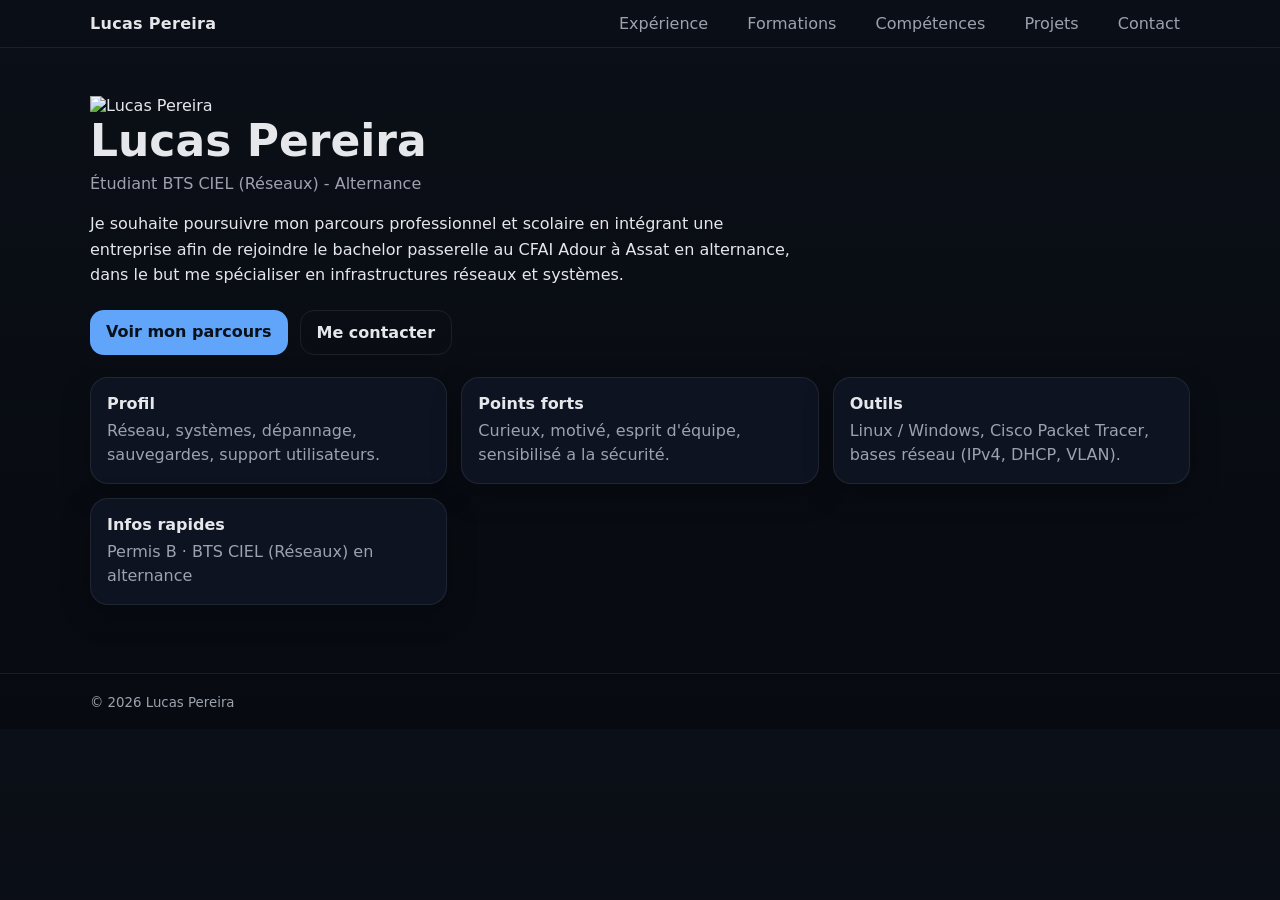
==== index.html @ 67f24b35 "Add files via upload" ====
<!doctype html>
<html lang="fr">
<head>
  <meta charset="utf-8" />
  <meta name="viewport" content="width=device-width, initial-scale=1" />
  <title>Lucas Pereira - CV</title>
  <link rel="stylesheet" href="css/style.css" />
  <script defer src="js/main.js"></script>
</head>
<body>



  <header class="site-header">
    <div class="container header-inner">
      <a class="brand" href="index.html">Lucas Pereira</a>
      <nav class="nav">
        <a href="experience.html">Expérience</a>
        <a href="formation.html">Formations</a>
        <a href="competences.html">Compétences</a>
        <a href="projets.html">Projets</a>
        <a href="contact.html">Contact</a>
      </nav>
    </div>
  </header>

  <main class="container">
    <section class="hero">
      
<div class="hero-title">
  <img src="assets/img/profile.jpg" alt="Lucas Pereira" class="hero-avatar">
  <h1>Lucas Pereira</h1>
</div>

      <p class="subtitle">Étudiant BTS CIEL (Réseaux) - Alternance</p>

      <p class="lead">
        Je souhaite poursuivre mon parcours professionnel et scolaire en intégrant une entreprise 
        afin de rejoindre le bachelor passerelle au CFAI Adour à Assat en alternance, dans le but me spécialiser en infrastructures réseaux et systèmes.
      </p>

      <div class="cta">
        <a class="btn" href="experience.html">Voir mon parcours</a>
        <a class="btn btn-ghost" href="contact.html">Me contacter</a>
      </div>

      <div class="quick-cards">
        
        <div class="card">
          <h3>Profil</h3>
          <p>Réseau, systèmes, dépannage, sauvegardes, support utilisateurs.</p>
        </div>
        <div class="card">
          <h3>Points forts</h3>
          <p>Curieux, motivé, esprit d'équipe, sensibilisé a la sécurité.</p>
        </div>
        <div class="card">
          <h3>Outils</h3>
          <p>Linux / Windows, Cisco Packet Tracer, bases réseau (IPv4, DHCP, VLAN).</p>
        </div>

        <div class="card">
          <h3>Infos rapides</h3>
          <p>Permis B · BTS CIEL (Réseaux) en alternance</p>
        </div>
      </div>
    </section>
  </main>

  <footer class="site-footer">
    <div class="container">
      <small>© 2026 Lucas Pereira</small>
    </div>
  </footer>
</body>
</html>
---- css/style.css ----
:root{
  --bg:#0b0f17;
  --panel:#111827;
  --text:#e5e7eb;
  --muted:#9ca3af;
  --accent:#60a5fa;
  --border:rgba(255,255,255,0.08);
}

*{ box-sizing:border-box; }

body{
  margin:0;
  font-family: system-ui, -apple-system, Segoe UI, Roboto, Arial, sans-serif;
  background: linear-gradient(180deg, var(--bg), #070a10);
  color:var(--text);
}

a{ color:inherit; text-decoration:none; }

.container{
  width:min(1100px, 92%);
  margin:0 auto;
}

.muted{ color: var(--muted); }
.is-hidden{ display: none; }

/* ===================================================== */
/* Header / Navigation */
/* ===================================================== */
.site-header{
  position:sticky;
  top:0;
  z-index:50;
  backdrop-filter: blur(10px);
  background: rgba(11,15,23,0.7);
  border-bottom: 1px solid var(--border);
}

.header-inner{
  display:flex;
  align-items:center;
  justify-content:space-between;
  padding:14px 0;
}

.brand{
  font-weight:700;
  letter-spacing:0.3px;
}

.nav a{
  margin-left:14px;
  padding:8px 10px;
  border-radius:10px;
  color:var(--muted);
}

.nav a:hover{
  background: rgba(255,255,255,0.06);
  color:var(--text);
}

.nav a.active{
  color: var(--text);
  background: rgba(255,255,255,0.06);
}

/* ===================================================== */
/* Home */
/* ===================================================== */
.hero{ padding:48px 0 28px; }
.hero h1{ font-size:44px; margin:0 0 8px; }
.subtitle{ margin:0 0 18px; color:var(--muted); }

.lead{
  max-width:720px;
  line-height:1.6;
  color:var(--text);
}

.cta{
  margin:22px 0 10px;
  display:flex;
  gap:12px;
  flex-wrap:wrap;
}

.btn{
  display:inline-block;
  padding:12px 16px;
  border-radius:14px;
  background: var(--accent);
  color:#081018;
  font-weight:650;
}

.btn:hover{ filter: brightness(1.05); }

.btn-ghost{
  background: transparent;
  border: 1px solid var(--border);
  color: var(--text);
}

.btn-ghost:hover{ background: rgba(255,255,255,0.06); }

.quick-cards{
  margin-top:22px;
  display:grid;
  grid-template-columns: repeat(3, 1fr);
  gap:14px;
}

/* ===================================================== */
/* Card (commun) */
/* ===================================================== */
.card{
  background: rgba(17,24,39,0.7);
  border:1px solid var(--border);
  border-radius:18px;
  padding:16px;
  box-shadow: 0 10px 30px rgba(0,0,0,0.25);
}

.card h3{ margin:0 0 6px; font-size:16px; }
.card p{ margin:0; color:var(--muted); line-height:1.5; }

/* ===================================================== */
/* Footer */
/* ===================================================== */
.site-footer{
  border-top: 1px solid var(--border);
  margin-top:40px;
  padding:18px 0;
  color:var(--muted);
}

/* ===================================================== */
/* Responsive global */
/* ===================================================== */
@media (max-width: 900px){
  .quick-cards{ grid-template-columns: 1fr; }
  .hero h1{ font-size:34px; }
}

/* ===================================================== */
/* Page header (titre pages) */
/* ===================================================== */
.page-head{ padding:26px 0 10px; }
.page-head h1{ margin:0 0 6px; font-size:30px; }

/* ===================================================== */
/* Experience : Timeline */
/* ===================================================== */
.timeline-wrap{
  margin-top:14px;
  border:1px solid var(--border);
  border-radius:18px;
  background: rgba(17,24,39,0.55);
  overflow:auto;
  cursor: grab;
  user-select:none;
  box-shadow: 0 10px 30px rgba(0,0,0,0.22);
}

.timeline-wrap.dragging{ cursor: grabbing; }

.timeline{
  position:relative;
  height: 320px;
  padding: 52px 36px 34px; /* + de place en haut pour les annees */
  min-width: 900px;
}

.tl-axis{
  position:absolute;
  left: 36px;
  right: 36px;
  top: 50%;
  height: 2px;
  background: rgba(255,255,255,0.12);
  border-radius: 999px;
  z-index: 1;
}

.tl-year-line{
  position:absolute;
  top: 52px;
  bottom: 34px;
  width: 1px;
  background: rgba(255,255,255,0.10);
  z-index: 2;
}

.tl-year{
  position:absolute;
  top: -4px;
  transform: translateX(-50%);
  font-size: 12px;
  color: var(--muted);
  z-index: 50;
  pointer-events: none;
  padding: 2px 6px;
  border-radius: 10px;
  background: rgba(11,15,23,0.75);
  backdrop-filter: blur(6px);
}

.tl-item{
  position:absolute !important;
  top: 50%;
  transform: translateY(-50%);
  background: transparent;
  border: 0;
  padding: 0;
  cursor: pointer;
  text-align:left;
  z-index: 5;
}

.tl-dot{
  position:absolute;
  left: 0;
  top: 50%;
  width: 12px;
  height: 12px;
  border-radius: 999px;
  background: rgba(96,165,250,0.95);
  box-shadow: 0 0 0 5px rgba(96,165,250,0.18);
  transform: translate(-50%, -50%);
  z-index: 20;
}

.tl-stem{
  position:absolute;
  left: 0;
  width: 2px;
  background: rgba(255,255,255,0.14);
  transform: translateX(-50%);
  z-index: 10;
}

.tl-card{
  position:absolute;
  left: 0;
  transform: translateX(-18px);
  width: var(--w, 320px);
  max-width: 760px;
  min-width: 240px;
  border-radius: 18px;
  background: rgba(255,255,255,0.05);
  border: 1px solid var(--border);
  padding: 10px 12px;
  box-shadow: 0 10px 25px rgba(0,0,0,0.20);
  z-index: 12;
}

.tl-item[data-side="up"] .tl-stem{ bottom: 50%; height: 56px; }
.tl-item[data-side="up"] .tl-card{ bottom: calc(50% + 56px); }

.tl-item[data-side="down"] .tl-stem{ top: 50%; height: 56px; }
.tl-item[data-side="down"] .tl-card{ top: calc(50% + 56px); }

.tl-title{ display:block; font-weight:700; font-size:13px; line-height:1.2; }
.tl-sub{ display:block; color: var(--muted); font-size:12px; margin-top:2px; }
.tl-date{ display:block; color: var(--muted); font-size:11px; margin-top:6px; }

.tl-item.selected .tl-card{
  border-color: rgba(96,165,250,0.55);
  box-shadow: 0 10px 28px rgba(0,0,0,0.28);
}

/* Details (experience) */
.details{ margin-top: 18px; }

#detailsExtra.is-hidden{ display:none; }

/* ===================================================== */
/* Tags (commun) */
/* ===================================================== */
.tags{
  display:flex;
  flex-wrap:wrap;
  gap:8px;
  margin-top:8px;
}

.tag{
  display:inline-flex;
  align-items:center;
  gap:8px;
  padding: 7px 10px;
  border-radius: 999px;
  border: 1px solid var(--border);
  background: rgba(255,255,255,0.05);
  color: var(--text);
  font-size: 13px;
}

/* ===================================================== */
/* Formation */
/* ===================================================== */
.edu-grid{
  margin-top: 14px;
  display: grid;
  grid-template-columns: 1fr 1fr;
  gap: 14px;
  align-items: start;
}

@media (max-width: 900px){
  .edu-grid{ grid-template-columns: 1fr; }
}

.edu-title{ margin: 0 0 10px; }

.edu-items{
  display: flex;
  flex-direction: column;
  gap: 10px;
}

.edu-item{
  width: 100%;
  border: 1px solid var(--border);
  background: rgba(255,255,255,0.04);
  border-radius: 16px;
  padding: 12px;
  cursor: pointer;
  color: var(--text);
  display: grid;
  grid-template-columns: 120px 1fr;
  gap: 12px;
  text-align: left;
}

.edu-item:hover{ background: rgba(255,255,255,0.06); }

.edu-item.selected{
  border-color: rgba(96,165,250,0.55);
  box-shadow: 0 10px 25px rgba(0,0,0,0.20);
}

.edu-years{ font-weight: 700; }

.edu-status{
  margin-top: 6px;
  display: inline-block;
  font-size: 12px;
  color: var(--muted);
  border: 1px solid var(--border);
  background: rgba(255,255,255,0.03);
  padding: 4px 8px;
  border-radius: 999px;
}

.edu-name{ font-weight: 700; }
.edu-school{ margin-top: 4px; }

/* ===================================================== */
/* Competences */
/* ===================================================== */
.filter-row{
  margin-top: 14px;
  display: flex;
  gap: 10px;
  flex-wrap: wrap;
  align-items: center;
}

.input{
  flex: 1;
  min-width: 240px;
  padding: 12px 14px;
  border-radius: 14px;
  border: 1px solid var(--border);
  background: rgba(255,255,255,0.04);
  color: var(--text);
  outline: none;
}

.input::placeholder{ color: rgba(229,231,235,0.55); }

.input:focus{
  border-color: rgba(96,165,250,0.55);
  box-shadow: 0 0 0 4px rgba(96,165,250,0.10);
}

.skills-grid{
  margin-top: 14px;
  display: grid;
  grid-template-columns: repeat(2, 1fr);
  gap: 14px;
  align-items: stretch;
}

@media (max-width: 900px){
  .skills-grid{ grid-template-columns: 1fr; }
}

.skill-card{ height: 100%; }

.skill-title{
  margin: 0 0 6px;
  font-size: 18px;
}

/* tags competences : grille 2 colonnes */
.skill-tags{
  margin-top: 10px;
  display: grid;
  grid-template-columns: repeat(2, minmax(0, 1fr));
  gap: 10px;
  align-items: start;
  grid-auto-rows: 44px;
  min-height: 160px;
}

@media (max-width: 900px){
  .skill-tags{ grid-template-columns: 1fr; }
}

/* case competence */
.skill-tags .tag{
  width: 100%;
  height: 44px;
  justify-content: space-between;
  padding: 10px 12px;
  border-radius: 14px;
  transition: transform .12s ease, background .12s ease, border-color .12s ease;
}

.skill-tags .tag:hover{
  transform: translateY(-1px);
  background: rgba(255,255,255,0.07);
  border-color: rgba(96,165,250,0.28);
}

/* texte coupe propre */
.skill-tags .tag-text{
  overflow: hidden;
  text-overflow: ellipsis;
  white-space: nowrap;
}

/* badge niveau */
.tag-badge{
  padding: 3px 8px;
  border-radius: 999px;
  font-size: 11px;
  font-weight: 700;
  text-transform: capitalize;
  border: 1px solid var(--border);
  background: rgba(255,255,255,0.06);
  color: var(--text);
}

.level-bases .tag-badge{
  background: rgba(255,255,255,0.06);
}

.level-moyen .tag-badge{
  border-color: rgba(96,165,250,0.45);
  background: rgba(96,165,250,0.12);
}

.level-expert .tag-badge{
  border-color: rgba(96,165,250,0.70);
  background: rgba(96,165,250,0.20);
}

/* ===================================================== */
/* Tooltip global (utilise par JS) */
/* ===================================================== */
.skill-tooltip{
  position: fixed;
  z-index: 99999;
  max-width: 420px;
  padding: 10px 12px;
  border-radius: 12px;
  background: #0b0f17;
  color: var(--text);
  border: 1px solid rgba(255,255,255,0.14);
  box-shadow: 0 12px 35px rgba(0,0,0,0.65);
  pointer-events: none;
  display: none;
  white-space: normal;
}

.skill-tooltip::before{
  content: "";
  position: absolute;
  width: 10px;
  height: 10px;
  background: #0b0f17;
  border-left: 1px solid rgba(255,255,255,0.14);
  border-top: 1px solid rgba(255,255,255,0.14);
  transform: rotate(45deg);
  top: -6px;
  left: 16px;
}

/* =============================== */
/* Timeline : correction couleurs */
/* =============================== */

.tl-card,
.tl-card * {
  color: var(--text);
}

.tl-sub,
.tl-date {
  color: var(--muted);
}

.level-avance .tag-badge{
  border-color: rgba(96,165,250,0.70);
  background: rgba(96,165,250,0.20);
}

/* Projets : bouton en bas de la carte */
.project-card{
  display:flex;
  flex-direction:column;
}
.project-card .cta{
  margin-top:auto;
}

/* ===================================================== */
/* Projets : media / code blocks (illustrations) */
/* ===================================================== */
.media-img{
  width: 100%;
  height: auto;
  display: block;
  margin-top: 10px;
  border-radius: 14px;
  border: 1px solid var(--border);
  background: rgba(0,0,0,0.20);
}

.codeblock{
  margin-top: 10px;
  padding: 12px 14px;
  border-radius: 14px;
  border: 1px solid var(--border);
  background: rgba(0,0,0,0.25);
  overflow: auto;
  font-family: ui-monospace, SFMono-Regular, Menlo, Monaco, Consolas, "Liberation Mono", "Courier New", monospace;
  font-size: 13px;
  line-height: 1.6;
  color: var(--text);
}
.codeblock code{ white-space: pre; }

/* =============================== */
/* Projets : cartes large (full)  */
/* =============================== */
.card-full{
  grid-column: 1 / -1;
}
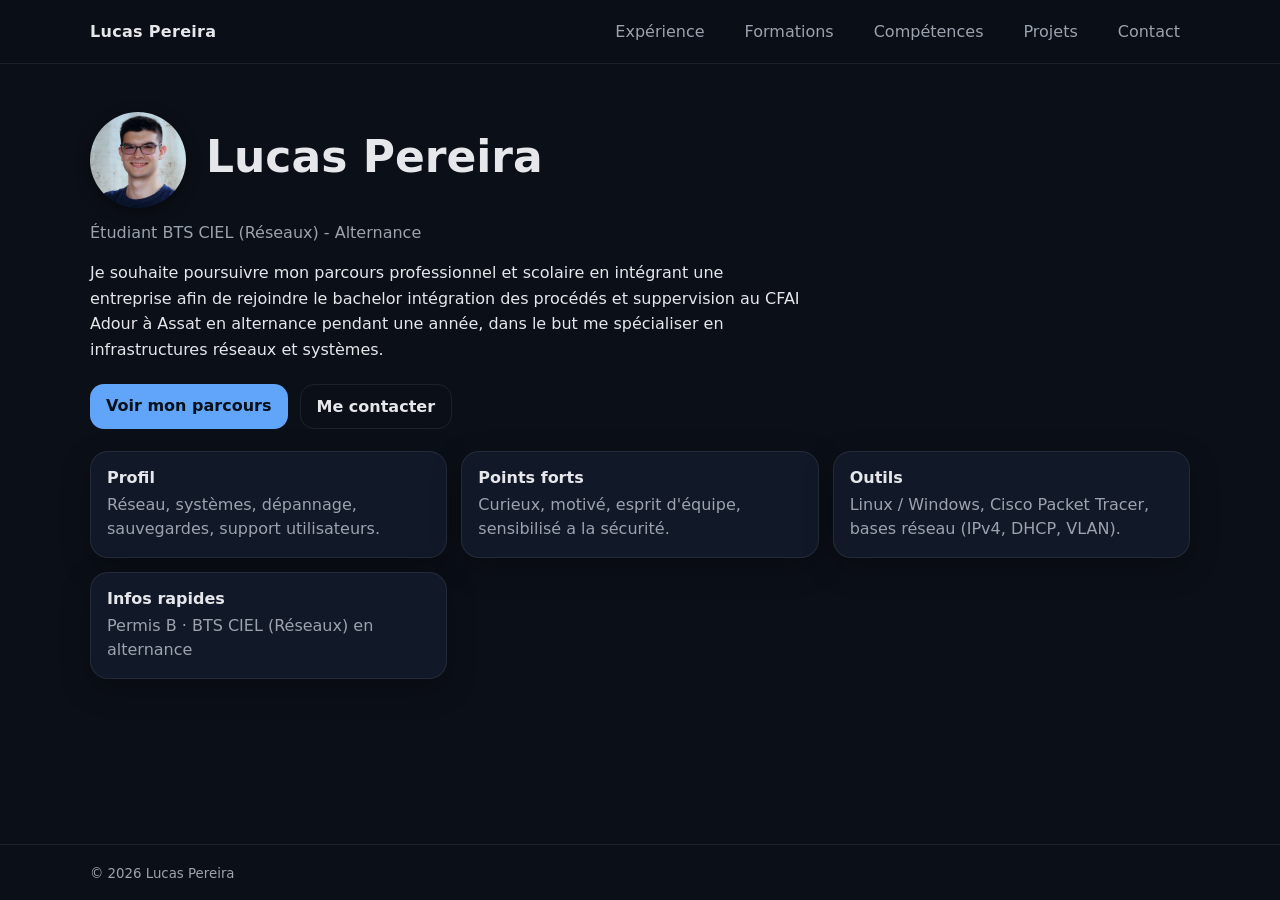
==== commit 5fb2c90c: "Add files via upload" ====
--- a/index.html
+++ b/index.html
@@ -1,5 +1,5 @@
 <!doctype html>
-<html lang="fr">
+<html data-theme="light" lang="fr">
 <head>
   <meta charset="utf-8" />
   <meta name="viewport" content="width=device-width, initial-scale=1" />
@@ -8,6 +8,7 @@
   <script defer src="js/main.js"></script>
 </head>
 <body>
+
 
 
 
@@ -36,7 +37,8 @@
 
       <p class="lead">
         Je souhaite poursuivre mon parcours professionnel et scolaire en intégrant une entreprise 
-        afin de rejoindre le bachelor passerelle au CFAI Adour à Assat en alternance, dans le but me spécialiser en infrastructures réseaux et systèmes.
+        afin de rejoindre le bachelor intégration des procédés et suppervision au CFAI Adour à Assat en alternance pendant une année,
+        dans le but me spécialiser en infrastructures réseaux et systèmes.
       </p>
 
       <div class="cta">
--- a/css/style.css
+++ b/css/style.css
@@ -1,565 +1,666 @@
-:root{
-  --bg:#0b0f17;
-  --panel:#111827;
-  --text:#e5e7eb;
-  --muted:#9ca3af;
-  --accent:#60a5fa;
-  --border:rgba(255,255,255,0.08);
-}
-
-*{ box-sizing:border-box; }
-
-body{
-  margin:0;
-  font-family: system-ui, -apple-system, Segoe UI, Roboto, Arial, sans-serif;
-  background: linear-gradient(180deg, var(--bg), #070a10);
-  color:var(--text);
-}
-
-a{ color:inherit; text-decoration:none; }
-
-.container{
-  width:min(1100px, 92%);
-  margin:0 auto;
-}
-
-.muted{ color: var(--muted); }
-.is-hidden{ display: none; }
-
-/* ===================================================== */
-/* Header / Navigation */
-/* ===================================================== */
-.site-header{
-  position:sticky;
-  top:0;
-  z-index:50;
-  backdrop-filter: blur(10px);
-  background: rgba(11,15,23,0.7);
-  border-bottom: 1px solid var(--border);
-}
-
-.header-inner{
-  display:flex;
-  align-items:center;
-  justify-content:space-between;
-  padding:14px 0;
-}
-
-.brand{
-  font-weight:700;
-  letter-spacing:0.3px;
-}
-
-.nav a{
-  margin-left:14px;
-  padding:8px 10px;
-  border-radius:10px;
-  color:var(--muted);
-}
-
-.nav a:hover{
-  background: rgba(255,255,255,0.06);
-  color:var(--text);
-}
-
-.nav a.active{
-  color: var(--text);
-  background: rgba(255,255,255,0.06);
-}
-
-/* ===================================================== */
-/* Home */
-/* ===================================================== */
-.hero{ padding:48px 0 28px; }
-.hero h1{ font-size:44px; margin:0 0 8px; }
-.subtitle{ margin:0 0 18px; color:var(--muted); }
-
-.lead{
-  max-width:720px;
-  line-height:1.6;
-  color:var(--text);
-}
-
-.cta{
-  margin:22px 0 10px;
-  display:flex;
-  gap:12px;
-  flex-wrap:wrap;
-}
-
-.btn{
-  display:inline-block;
-  padding:12px 16px;
-  border-radius:14px;
-  background: var(--accent);
-  color:#081018;
-  font-weight:650;
-}
-
-.btn:hover{ filter: brightness(1.05); }
-
-.btn-ghost{
-  background: transparent;
-  border: 1px solid var(--border);
-  color: var(--text);
-}
-
-.btn-ghost:hover{ background: rgba(255,255,255,0.06); }
-
-.quick-cards{
-  margin-top:22px;
-  display:grid;
-  grid-template-columns: repeat(3, 1fr);
-  gap:14px;
-}
-
-/* ===================================================== */
-/* Card (commun) */
-/* ===================================================== */
-.card{
-  background: rgba(17,24,39,0.7);
-  border:1px solid var(--border);
-  border-radius:18px;
-  padding:16px;
-  box-shadow: 0 10px 30px rgba(0,0,0,0.25);
-}
-
-.card h3{ margin:0 0 6px; font-size:16px; }
-.card p{ margin:0; color:var(--muted); line-height:1.5; }
-
-/* ===================================================== */
-/* Footer */
-/* ===================================================== */
-.site-footer{
-  border-top: 1px solid var(--border);
-  margin-top:40px;
-  padding:18px 0;
-  color:var(--muted);
-}
-
-/* ===================================================== */
-/* Responsive global */
-/* ===================================================== */
-@media (max-width: 900px){
-  .quick-cards{ grid-template-columns: 1fr; }
-  .hero h1{ font-size:34px; }
-}
-
-/* ===================================================== */
-/* Page header (titre pages) */
-/* ===================================================== */
-.page-head{ padding:26px 0 10px; }
-.page-head h1{ margin:0 0 6px; font-size:30px; }
-
-/* ===================================================== */
-/* Experience : Timeline */
-/* ===================================================== */
-.timeline-wrap{
-  margin-top:14px;
-  border:1px solid var(--border);
-  border-radius:18px;
-  background: rgba(17,24,39,0.55);
-  overflow:auto;
-  cursor: grab;
-  user-select:none;
-  box-shadow: 0 10px 30px rgba(0,0,0,0.22);
-}
-
-.timeline-wrap.dragging{ cursor: grabbing; }
-
-.timeline{
-  position:relative;
-  height: 320px;
-  padding: 52px 36px 34px; /* + de place en haut pour les annees */
-  min-width: 900px;
-}
-
-.tl-axis{
-  position:absolute;
-  left: 36px;
-  right: 36px;
-  top: 50%;
-  height: 2px;
-  background: rgba(255,255,255,0.12);
-  border-radius: 999px;
-  z-index: 1;
-}
-
-.tl-year-line{
-  position:absolute;
-  top: 52px;
-  bottom: 34px;
-  width: 1px;
-  background: rgba(255,255,255,0.10);
-  z-index: 2;
-}
-
-.tl-year{
-  position:absolute;
-  top: -4px;
-  transform: translateX(-50%);
-  font-size: 12px;
-  color: var(--muted);
-  z-index: 50;
-  pointer-events: none;
-  padding: 2px 6px;
-  border-radius: 10px;
-  background: rgba(11,15,23,0.75);
-  backdrop-filter: blur(6px);
-}
-
-.tl-item{
-  position:absolute !important;
-  top: 50%;
-  transform: translateY(-50%);
-  background: transparent;
-  border: 0;
-  padding: 0;
-  cursor: pointer;
-  text-align:left;
-  z-index: 5;
-}
-
-.tl-dot{
-  position:absolute;
-  left: 0;
-  top: 50%;
-  width: 12px;
-  height: 12px;
-  border-radius: 999px;
-  background: rgba(96,165,250,0.95);
-  box-shadow: 0 0 0 5px rgba(96,165,250,0.18);
-  transform: translate(-50%, -50%);
-  z-index: 20;
-}
-
-.tl-stem{
-  position:absolute;
-  left: 0;
-  width: 2px;
-  background: rgba(255,255,255,0.14);
-  transform: translateX(-50%);
-  z-index: 10;
-}
-
-.tl-card{
-  position:absolute;
-  left: 0;
-  transform: translateX(-18px);
-  width: var(--w, 320px);
-  max-width: 760px;
-  min-width: 240px;
-  border-radius: 18px;
-  background: rgba(255,255,255,0.05);
-  border: 1px solid var(--border);
-  padding: 10px 12px;
-  box-shadow: 0 10px 25px rgba(0,0,0,0.20);
-  z-index: 12;
-}
-
-.tl-item[data-side="up"] .tl-stem{ bottom: 50%; height: 56px; }
-.tl-item[data-side="up"] .tl-card{ bottom: calc(50% + 56px); }
-
-.tl-item[data-side="down"] .tl-stem{ top: 50%; height: 56px; }
-.tl-item[data-side="down"] .tl-card{ top: calc(50% + 56px); }
-
-.tl-title{ display:block; font-weight:700; font-size:13px; line-height:1.2; }
-.tl-sub{ display:block; color: var(--muted); font-size:12px; margin-top:2px; }
-.tl-date{ display:block; color: var(--muted); font-size:11px; margin-top:6px; }
-
-.tl-item.selected .tl-card{
-  border-color: rgba(96,165,250,0.55);
-  box-shadow: 0 10px 28px rgba(0,0,0,0.28);
-}
-
-/* Details (experience) */
-.details{ margin-top: 18px; }
-
-#detailsExtra.is-hidden{ display:none; }
-
-/* ===================================================== */
-/* Tags (commun) */
-/* ===================================================== */
-.tags{
-  display:flex;
-  flex-wrap:wrap;
-  gap:8px;
-  margin-top:8px;
-}
-
-.tag{
-  display:inline-flex;
-  align-items:center;
-  gap:8px;
-  padding: 7px 10px;
-  border-radius: 999px;
-  border: 1px solid var(--border);
-  background: rgba(255,255,255,0.05);
-  color: var(--text);
-  font-size: 13px;
-}
-
-/* ===================================================== */
-/* Formation */
-/* ===================================================== */
-.edu-grid{
-  margin-top: 14px;
-  display: grid;
-  grid-template-columns: 1fr 1fr;
-  gap: 14px;
-  align-items: start;
-}
-
-@media (max-width: 900px){
-  .edu-grid{ grid-template-columns: 1fr; }
-}
-
-.edu-title{ margin: 0 0 10px; }
-
-.edu-items{
-  display: flex;
-  flex-direction: column;
-  gap: 10px;
-}
-
-.edu-item{
-  width: 100%;
-  border: 1px solid var(--border);
-  background: rgba(255,255,255,0.04);
-  border-radius: 16px;
-  padding: 12px;
-  cursor: pointer;
-  color: var(--text);
-  display: grid;
-  grid-template-columns: 120px 1fr;
-  gap: 12px;
-  text-align: left;
-}
-
-.edu-item:hover{ background: rgba(255,255,255,0.06); }
-
-.edu-item.selected{
-  border-color: rgba(96,165,250,0.55);
-  box-shadow: 0 10px 25px rgba(0,0,0,0.20);
-}
-
-.edu-years{ font-weight: 700; }
-
-.edu-status{
-  margin-top: 6px;
-  display: inline-block;
-  font-size: 12px;
-  color: var(--muted);
-  border: 1px solid var(--border);
-  background: rgba(255,255,255,0.03);
-  padding: 4px 8px;
-  border-radius: 999px;
-}
-
-.edu-name{ font-weight: 700; }
-.edu-school{ margin-top: 4px; }
-
-/* ===================================================== */
-/* Competences */
-/* ===================================================== */
-.filter-row{
-  margin-top: 14px;
-  display: flex;
-  gap: 10px;
-  flex-wrap: wrap;
-  align-items: center;
-}
-
-.input{
-  flex: 1;
-  min-width: 240px;
-  padding: 12px 14px;
-  border-radius: 14px;
-  border: 1px solid var(--border);
-  background: rgba(255,255,255,0.04);
-  color: var(--text);
-  outline: none;
-}
-
-.input::placeholder{ color: rgba(229,231,235,0.55); }
-
-.input:focus{
-  border-color: rgba(96,165,250,0.55);
-  box-shadow: 0 0 0 4px rgba(96,165,250,0.10);
-}
-
-.skills-grid{
-  margin-top: 14px;
-  display: grid;
-  grid-template-columns: repeat(2, 1fr);
-  gap: 14px;
-  align-items: stretch;
-}
-
-@media (max-width: 900px){
-  .skills-grid{ grid-template-columns: 1fr; }
-}
-
-.skill-card{ height: 100%; }
-
-.skill-title{
-  margin: 0 0 6px;
-  font-size: 18px;
-}
-
-/* tags competences : grille 2 colonnes */
-.skill-tags{
-  margin-top: 10px;
-  display: grid;
-  grid-template-columns: repeat(2, minmax(0, 1fr));
-  gap: 10px;
-  align-items: start;
-  grid-auto-rows: 44px;
-  min-height: 160px;
-}
-
-@media (max-width: 900px){
-  .skill-tags{ grid-template-columns: 1fr; }
-}
-
-/* case competence */
-.skill-tags .tag{
-  width: 100%;
-  height: 44px;
-  justify-content: space-between;
-  padding: 10px 12px;
-  border-radius: 14px;
-  transition: transform .12s ease, background .12s ease, border-color .12s ease;
-}
-
-.skill-tags .tag:hover{
-  transform: translateY(-1px);
-  background: rgba(255,255,255,0.07);
-  border-color: rgba(96,165,250,0.28);
-}
-
-/* texte coupe propre */
-.skill-tags .tag-text{
-  overflow: hidden;
-  text-overflow: ellipsis;
-  white-space: nowrap;
-}
-
-/* badge niveau */
-.tag-badge{
-  padding: 3px 8px;
-  border-radius: 999px;
-  font-size: 11px;
-  font-weight: 700;
-  text-transform: capitalize;
-  border: 1px solid var(--border);
-  background: rgba(255,255,255,0.06);
-  color: var(--text);
-}
-
-.level-bases .tag-badge{
-  background: rgba(255,255,255,0.06);
-}
-
-.level-moyen .tag-badge{
-  border-color: rgba(96,165,250,0.45);
-  background: rgba(96,165,250,0.12);
-}
-
-.level-expert .tag-badge{
-  border-color: rgba(96,165,250,0.70);
-  background: rgba(96,165,250,0.20);
-}
-
-/* ===================================================== */
-/* Tooltip global (utilise par JS) */
-/* ===================================================== */
-.skill-tooltip{
-  position: fixed;
-  z-index: 99999;
-  max-width: 420px;
-  padding: 10px 12px;
-  border-radius: 12px;
-  background: #0b0f17;
-  color: var(--text);
-  border: 1px solid rgba(255,255,255,0.14);
-  box-shadow: 0 12px 35px rgba(0,0,0,0.65);
-  pointer-events: none;
-  display: none;
-  white-space: normal;
-}
-
-.skill-tooltip::before{
-  content: "";
-  position: absolute;
-  width: 10px;
-  height: 10px;
-  background: #0b0f17;
-  border-left: 1px solid rgba(255,255,255,0.14);
-  border-top: 1px solid rgba(255,255,255,0.14);
-  transform: rotate(45deg);
-  top: -6px;
-  left: 16px;
-}
-
-/* =============================== */
-/* Timeline : correction couleurs */
-/* =============================== */
-
-.tl-card,
-.tl-card * {
-  color: var(--text);
-}
-
-.tl-sub,
-.tl-date {
-  color: var(--muted);
-}
-
-.level-avance .tag-badge{
-  border-color: rgba(96,165,250,0.70);
-  background: rgba(96,165,250,0.20);
-}
-
-/* Projets : bouton en bas de la carte */
-.project-card{
-  display:flex;
-  flex-direction:column;
-}
-.project-card .cta{
-  margin-top:auto;
-}
-
-/* ===================================================== */
-/* Projets : media / code blocks (illustrations) */
-/* ===================================================== */
-.media-img{
-  width: 100%;
-  height: auto;
-  display: block;
-  margin-top: 10px;
-  border-radius: 14px;
-  border: 1px solid var(--border);
-  background: rgba(0,0,0,0.20);
-}
-
-.codeblock{
-  margin-top: 10px;
-  padding: 12px 14px;
-  border-radius: 14px;
-  border: 1px solid var(--border);
-  background: rgba(0,0,0,0.25);
-  overflow: auto;
-  font-family: ui-monospace, SFMono-Regular, Menlo, Monaco, Consolas, "Liberation Mono", "Courier New", monospace;
-  font-size: 13px;
-  line-height: 1.6;
-  color: var(--text);
-}
-.codeblock code{ white-space: pre; }
-
-/* =============================== */
-/* Projets : cartes large (full)  */
-/* =============================== */
-.card-full{
-  grid-column: 1 / -1;
-}+:root{
+  --bg:#0b0f17;
+  --panel:#111827;
+  --text:#e5e7eb;
+  --muted:#9ca3af;
+  --accent:#60a5fa;
+  --border:rgba(255,255,255,0.08);
+}
+
+*{ box-sizing:border-box; }
+img{max-width:100%;height:auto;display:block;}
+
+
+html{
+  background: var(--bg);
+}
+
+body{
+  margin:0;
+  font-family: system-ui, -apple-system, Segoe UI, Roboto, Arial, sans-serif;
+  background: var(--bg);
+  color:var(--text);
+  min-height: 100vh;
+  padding-bottom: 56px;
+}
+
+a{ color:inherit; text-decoration:none; }
+
+.container{
+  width:min(1100px, 92%);
+  margin:0 auto;
+}
+
+.muted{ color: var(--muted); }
+.is-hidden{ display: none; }
+
+.site-header{
+  position:sticky;
+  top:0;
+  z-index:50;
+  backdrop-filter: blur(10px);
+  background: rgba(11,15,23,0.7);
+  border-bottom: 1px solid var(--border);
+}
+
+.header-inner{
+  display:flex;
+  align-items:center;
+  justify-content:space-between;
+  padding:14px 0;
+}
+
+.brand{
+  font-weight:700;
+  letter-spacing:0.3px;
+}
+
+.nav a{
+  margin-left:14px;
+  padding:8px 10px;
+  border-radius:10px;
+  color:var(--muted);
+}
+
+.nav a:hover{
+  background: rgba(255,255,255,0.06);
+  color:var(--text);
+}
+
+.nav a.active{
+  color: var(--text);
+  background: rgba(255,255,255,0.06);
+}
+
+.hero{ padding:48px 0 28px; }
+.hero h1{ font-size:44px; margin:0 0 8px; }
+.subtitle{ margin:0 0 18px; color:var(--muted); }
+
+.lead{
+  max-width:720px;
+  line-height:1.6;
+  color:var(--text);
+}
+
+.cta{
+  margin:22px 0 10px;
+  display:flex;
+  gap:12px;
+  flex-wrap:wrap;
+}
+
+.btn{
+  display:inline-block;
+  padding:12px 16px;
+  border-radius:14px;
+  background: var(--accent);
+  color:#081018;
+  font-weight:650;
+}
+
+.btn:hover{ filter: brightness(1.05); }
+
+.btn-ghost{
+  background: transparent;
+  border: 1px solid var(--border);
+  color: var(--text);
+}
+
+.btn-ghost:hover{ background: rgba(255,255,255,0.06); }
+
+.quick-cards{
+  margin-top:22px;
+  display:grid;
+  grid-template-columns: repeat(3, 1fr);
+  gap:14px;
+}
+
+.card{
+  background: var(--panel);
+  border:1px solid var(--border);
+  border-radius:18px;
+  padding:16px;
+  box-shadow: 0 10px 30px rgba(0,0,0,0.25);
+}
+
+.card h3{ margin:0 0 6px; font-size:16px; }
+.card p{ margin:0; color:var(--muted); line-height:1.5; }
+
+.site-footer{
+  position: fixed;
+  left: 0;
+  right: 0;
+  bottom: 0;
+  height: 56px;
+  display: flex;
+  align-items: center;
+  background: var(--bg);
+  border-top: 1px solid var(--border);
+  margin-top: 0;
+  padding: 0;
+  color: var(--muted);
+}
+
+@media (max-width: 900px){
+  .quick-cards{ grid-template-columns: 1fr; }
+  .hero h1{ font-size:34px; }
+}
+
+.page-head{ padding:26px 0 10px; }
+.page-head h1{ margin:0 0 6px; font-size:30px; }
+
+.timeline-wrap{
+  margin-top:14px;
+  border:1px solid var(--border);
+  border-radius:18px;
+  background: var(--panel);
+  overflow:auto;
+  cursor: grab;
+  user-select:none;
+  box-shadow: 0 10px 30px rgba(0,0,0,0.22);
+}
+
+.timeline-wrap.dragging{ cursor: grabbing; }
+
+.timeline{
+  position:relative;
+  height: 320px;
+  padding: 52px 36px 34px;
+  min-width: 900px;
+}
+
+.tl-axis{
+  position:absolute;
+  left: 36px;
+  right: 36px;
+  top: 50%;
+  height: 2px;
+  background: rgba(255,255,255,0.12);
+  border-radius: 999px;
+  z-index: 1;
+}
+
+.tl-year-line{
+  position:absolute;
+  top: 52px;
+  bottom: 34px;
+  width: 1px;
+  background: rgba(255,255,255,0.10);
+  z-index: 2;
+}
+
+.tl-year{
+  position:absolute;
+  top: -4px;
+  transform: translateX(-50%);
+  font-size: 12px;
+  color: var(--muted);
+  z-index: 50;
+  pointer-events: none;
+  padding: 2px 6px;
+  border-radius: 10px;
+  background: rgba(11,15,23,0.75);
+  backdrop-filter: blur(6px);
+}
+
+.tl-item{
+  position:absolute !important;
+  top: 50%;
+  transform: translateY(-50%);
+  background: transparent;
+  border: 0;
+  padding: 0;
+  cursor: pointer;
+  text-align:left;
+  z-index: 5;
+}
+
+.tl-dot{
+  position:absolute;
+  left: 0;
+  top: 50%;
+  width: 12px;
+  height: 12px;
+  border-radius: 999px;
+  background: rgba(96,165,250,0.95);
+  box-shadow: 0 0 0 5px rgba(96,165,250,0.18);
+  transform: translate(-50%, -50%);
+  z-index: 20;
+}
+
+.tl-stem{
+  position:absolute;
+  left: 0;
+  width: 2px;
+  background: rgba(255,255,255,0.14);
+  transform: translateX(-50%);
+  z-index: 10;
+}
+
+.tl-card{
+  position:absolute;
+  left: 0;
+  transform: translateX(-18px);
+  width: var(--w, 320px);
+  max-width: 760px;
+  min-width: 240px;
+  border-radius: 18px;
+  background: var(--panel);
+  border: 1px solid var(--border);
+  padding: 10px 12px;
+  box-shadow: 0 10px 25px rgba(0,0,0,0.20);
+  z-index: 12;
+}
+
+.tl-item[data-side="up"] .tl-stem{ bottom: 50%; height: 56px; }
+.tl-item[data-side="up"] .tl-card{ bottom: calc(50% + 56px); }
+
+.tl-item[data-side="down"] .tl-stem{ top: 50%; height: 56px; }
+.tl-item[data-side="down"] .tl-card{ top: calc(50% + 56px); }
+
+.tl-title{ display:block; font-weight:700; font-size:13px; line-height:1.2; }
+.tl-sub{ display:block; color: var(--muted); font-size:12px; margin-top:2px; }
+.tl-date{ display:block; color: var(--muted); font-size:11px; margin-top:6px; }
+
+.tl-item.selected .tl-card{
+  border-color: rgba(96,165,250,0.55);
+  box-shadow: 0 10px 28px rgba(0,0,0,0.28);
+}
+
+.details{ margin-top: 18px; }
+
+#detailsExtra.is-hidden{ display:none; }
+
+.tags{
+  display:flex;
+  flex-wrap:wrap;
+  gap:8px;
+  margin-top:8px;
+}
+
+.tag{
+  display:inline-flex;
+  align-items:center;
+  gap:8px;
+  padding: 7px 10px;
+  border-radius: 999px;
+  border: 1px solid var(--border);
+  background: rgba(255,255,255,0.05);
+  color: var(--text);
+  font-size: 13px;
+}
+
+.edu-grid{
+  margin-top: 14px;
+  display: grid;
+  grid-template-columns: 1fr 1fr;
+  gap: 14px;
+  align-items: start;
+}
+
+@media (max-width: 900px){
+  .edu-grid{ grid-template-columns: 1fr; }
+}
+
+.edu-title{ margin: 0 0 10px; }
+
+.edu-items{
+  display: flex;
+  flex-direction: column;
+  gap: 10px;
+}
+
+.edu-item{
+  width: 100%;
+  border: 1px solid var(--border);
+  background: rgba(255,255,255,0.04);
+  border-radius: 16px;
+  padding: 12px;
+  cursor: pointer;
+  color: var(--text);
+  display: grid;
+  grid-template-columns: 120px 1fr;
+  gap: 12px;
+  text-align: left;
+}
+
+.edu-item:hover{ background: rgba(255,255,255,0.06); }
+
+.edu-item.selected{
+  border-color: rgba(96,165,250,0.55);
+  box-shadow: 0 10px 25px rgba(0,0,0,0.20);
+}
+
+.edu-years{ font-weight: 700; }
+
+.edu-status{
+  margin-top: 6px;
+  display: inline-block;
+  font-size: 12px;
+  color: var(--muted);
+  border: 1px solid var(--border);
+  background: rgba(255,255,255,0.03);
+  padding: 4px 8px;
+  border-radius: 999px;
+}
+
+.edu-name{ font-weight: 700; }
+.edu-school{ margin-top: 4px; }
+
+.filter-row{
+  margin-top: 14px;
+  display: flex;
+  gap: 10px;
+  flex-wrap: wrap;
+  align-items: center;
+}
+
+.input{
+  flex: 1;
+  min-width: 240px;
+  padding: 12px 14px;
+  border-radius: 14px;
+  border: 1px solid var(--border);
+  background: rgba(255,255,255,0.04);
+  color: var(--text);
+  outline: none;
+}
+
+.input::placeholder{ color: rgba(229,231,235,0.55); }
+
+.input:focus{
+  border-color: rgba(96,165,250,0.55);
+  box-shadow: 0 0 0 4px rgba(96,165,250,0.10);
+}
+
+.skills-grid{
+  margin-top: 14px;
+  display: grid;
+  grid-template-columns: repeat(2, 1fr);
+  gap: 14px;
+  align-items: stretch;
+}
+
+@media (max-width: 900px){
+  .skills-grid{ grid-template-columns: 1fr; }
+}
+
+.skill-card{ height: 100%; }
+
+.skill-title{
+  margin: 0 0 6px;
+  font-size: 18px;
+}
+
+.skill-tags{
+  margin-top: 10px;
+  display: grid;
+  grid-template-columns: repeat(2, minmax(0, 1fr));
+  gap: 10px;
+  align-items: start;
+  grid-auto-rows: 44px;
+  min-height: 160px;
+}
+
+@media (max-width: 900px){
+  .skill-tags{ grid-template-columns: 1fr; }
+}
+
+.skill-tags .tag{
+  width: 100%;
+  height: 44px;
+  justify-content: space-between;
+  padding: 10px 12px;
+  border-radius: 14px;
+  transition: transform .12s ease, background .12s ease, border-color .12s ease;
+}
+
+.skill-tags .tag:hover{
+  transform: translateY(-1px);
+  background: rgba(255,255,255,0.07);
+  border-color: rgba(96,165,250,0.28);
+}
+
+.skill-tags .tag-text{
+  overflow: hidden;
+  text-overflow: ellipsis;
+  white-space: nowrap;
+}
+
+.tag-badge{
+  padding: 3px 8px;
+  border-radius: 999px;
+  font-size: 11px;
+  font-weight: 700;
+  text-transform: capitalize;
+  border: 1px solid var(--border);
+  background: rgba(255,255,255,0.06);
+  color: var(--text);
+}
+
+.level-bases .tag-badge{
+  background: rgba(255,255,255,0.06);
+}
+
+.level-moyen .tag-badge{
+  border-color: rgba(96,165,250,0.45);
+  background: rgba(96,165,250,0.12);
+}
+
+.level-expert .tag-badge{
+  border-color: rgba(96,165,250,0.70);
+  background: rgba(96,165,250,0.20);
+}
+
+.skill-tooltip{
+  position: fixed;
+  z-index: 99999;
+  max-width: 420px;
+  padding: 10px 12px;
+  border-radius: 12px;
+  background: #0b0f17;
+  color: var(--text);
+  border: 1px solid rgba(255,255,255,0.14);
+  box-shadow: 0 12px 35px rgba(0,0,0,0.65);
+  pointer-events: none;
+  display: none;
+  white-space: normal;
+}
+
+.skill-tooltip::before{
+  content: "";
+  position: absolute;
+  width: 10px;
+  height: 10px;
+  background: #0b0f17;
+  border-left: 1px solid rgba(255,255,255,0.14);
+  border-top: none;
+  transform: rotate(45deg);
+  top: -6px;
+  left: 16px;
+}
+
+.tl-card,
+.tl-card * {
+  color: var(--text);
+}
+
+.tl-sub,
+.tl-date {
+  color: var(--muted);
+}
+
+.level-avance .tag-badge{
+  border-color: rgba(96,165,250,0.70);
+  background: rgba(96,165,250,0.20);
+}
+
+.project-card{
+  display:flex;
+  flex-direction:column;
+}
+.project-card .cta{
+  margin-top:auto;
+}
+
+.media-img{
+  width: 100%;
+  height: auto;
+  display: block;
+  margin-top: 10px;
+  border-radius: 14px;
+  border: 1px solid var(--border);
+  background: rgba(0,0,0,0.20);
+}
+
+.codeblock{
+  margin-top: 10px;
+  padding: 12px 14px;
+  border-radius: 14px;
+  border: 1px solid var(--border);
+  background: rgba(0,0,0,0.25);
+  overflow: auto;
+  font-family: ui-monospace, SFMono-Regular, Menlo, Monaco, Consolas, "Liberation Mono", "Courier New", monospace;
+  font-size: 13px;
+  line-height: 1.6;
+  color: var(--text);
+}
+.codeblock code{ white-space: pre; }
+
+.card-full{
+  grid-column: 1 / -1;
+}
+
+.nav{
+  display:flex;
+  align-items:center;
+  flex-wrap:wrap;
+  justify-content:flex-end;
+  gap:6px;
+}
+
+@media (max-width: 760px){
+  .header-inner{
+    flex-direction: column;
+    align-items: flex-start;
+    gap: 10px;
+    padding: 12px 0;
+  }
+  .nav{
+    width:100%;
+    justify-content:flex-start;
+  }
+  .nav a{
+    margin-left:0;
+    padding:8px 10px;
+    font-size:14px;
+  }
+}
+
+@media (max-width: 520px){
+  .container{ width:min(1100px, 92%); }
+  .hero{ padding: 34px 0 18px; }
+  .hero h1{ font-size: 28px; }
+  .page-head h1{ font-size: 24px; }
+  .btn{ width:100%; text-align:center; }
+}
+
+@media (max-width: 760px){
+  .timeline{ min-width: 760px; height: 290px; padding: 48px 26px 26px; }
+  .tl-card{ width: var(--w, 280px); min-width: 220px; }
+}
+
+@media (max-width: 520px){
+  .timeline{ min-width: 640px; height: 270px; padding: 44px 22px 22px; }
+  .tl-dot{ width: 10px; height: 10px; box-shadow: 0 0 0 4px rgba(96,165,250,0.18); }
+  .tl-card{ width: var(--w, 260px); min-width: 210px; }
+  .tl-title{ font-size: 13px; }
+  .tl-sub{ font-size: 12px; }
+}
+
+@media (max-width: 520px){
+  .edu-item{ grid-template-columns: 1fr; }
+  .edu-years{ font-size: 13px; }
+  .edu-status{ margin-top: 4px; }
+}
+
+@media (max-width: 520px){
+  .skill-tags{ grid-auto-rows: auto; min-height: 0; }
+  .tag{ white-space: normal; }
+}
+
+/* Profile photo reduced */
+.profile-photo.small {
+  max-width: 120px;
+  margin: 20px auto 10px auto;
+}
+.profile-photo.small img {
+  width: 120px;
+  height: 120px;
+  object-fit: cover;
+  border-radius: 50%;
+  box-shadow: 0 4px 15px rgba(0,0,0,0.4);
+}
+
+/* Photo next to name */
+.name-photo {
+  display: inline-block;
+  vertical-align: middle;
+  margin-left: 20px;
+}
+.name-photo img {
+  width: 96px;
+  height: 96px;
+  border-radius: 50%;
+  object-fit: cover;
+  box-shadow: 0 4px 15px rgba(0,0,0,0.4);
+}
+
+@media (max-width: 768px) {
+  .name-photo {
+    display: block;
+    margin: 15px 0 0 0;
+  }
+}
+
+/* Hero name + photo aligned left */
+.hero-title {
+  display: flex;
+  align-items: center;
+  gap: 20px;
+  margin-bottom: 15px;
+}
+
+.hero-avatar {
+  width: 96px;
+  height: 96px;
+  border-radius: 50%;
+  object-fit: cover;
+  box-shadow: 0 4px 15px rgba(0,0,0,0.4);
+}
+
+@media (max-width: 768px) {
+  .hero-title {
+    flex-direction: row;
+  }
+}
+
+/* FINAL strong reduction for technical screenshots */
+.tech-screenshot,
+.section img,
+.project img {
+  max-width: 40%;
+  max-height: 220px;
+  object-fit: contain;
+  display: block;
+  margin: 12px auto;
+}
+
+@media (max-width: 768px) {
+  .tech-screenshot,
+  .section img,
+  .project img {
+    max-width: 90%;
+    max-height: none;
+  }
+}
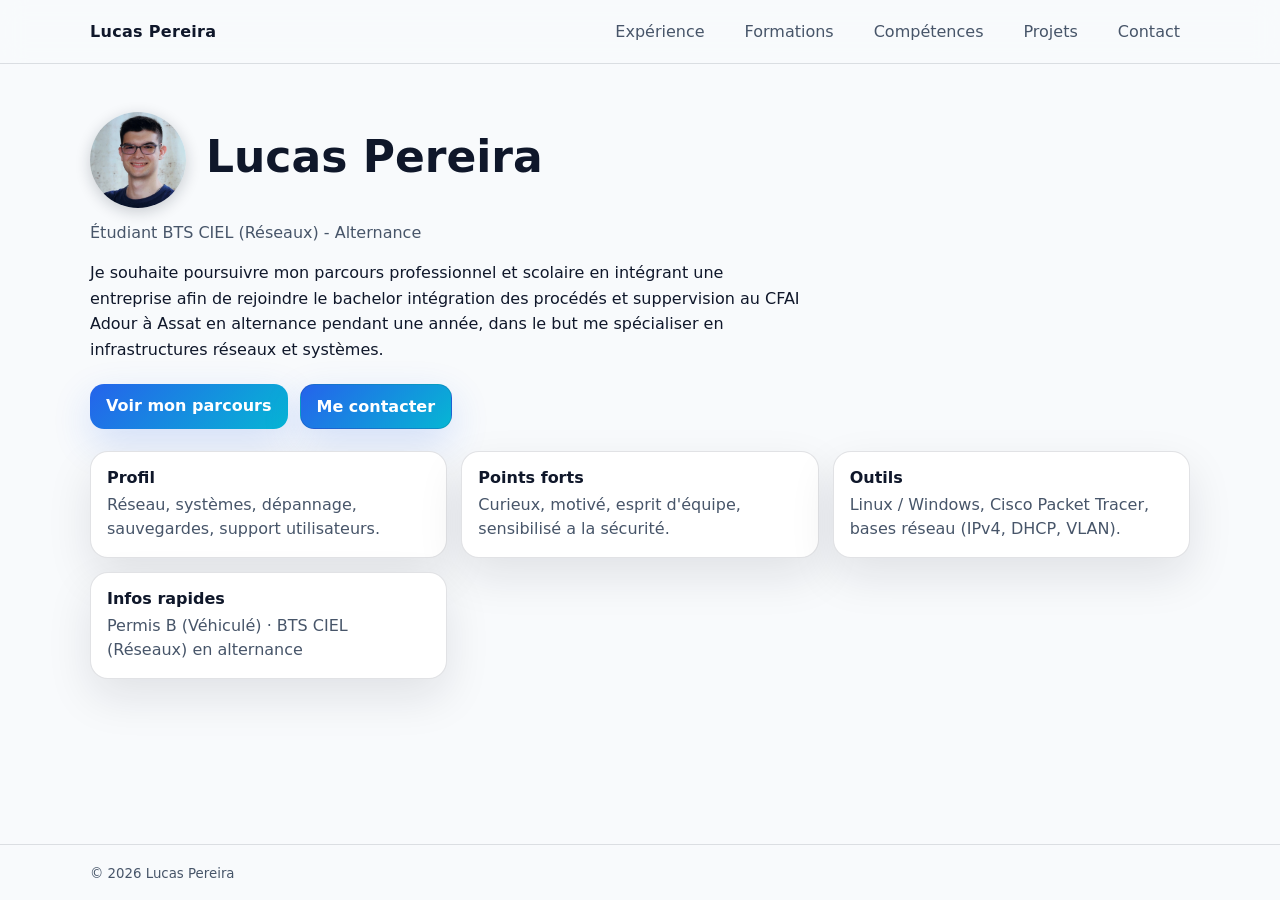
==== commit 22f8ce88: "Add files via upload" ====
--- a/index.html
+++ b/index.html
@@ -63,7 +63,7 @@
 
         <div class="card">
           <h3>Infos rapides</h3>
-          <p>Permis B · BTS CIEL (Réseaux) en alternance</p>
+          <p>Permis B (Véhiculé) · BTS CIEL (Réseaux) en alternance</p>
         </div>
       </div>
     </section>
--- a/css/style.css
+++ b/css/style.css
@@ -1,10 +1,12 @@
 :root{
-  --bg:#0b0f17;
-  --panel:#111827;
-  --text:#e5e7eb;
-  --muted:#9ca3af;
-  --accent:#60a5fa;
-  --border:rgba(255,255,255,0.08);
+  --bg:#f8fafc;
+  --panel:#ffffff;
+  --text:#0f172a;
+  --muted:#475569;
+  --accent:#2563eb;
+  --accent2:#06b6d4;
+  --border:rgba(15,23,42,0.12);
+  --shadow: 0 18px 45px rgba(15,23,42,0.10);
 }
 
 *{ box-sizing:border-box; }
@@ -24,6 +26,47 @@
   padding-bottom: 56px;
 }
 
+/* Light theme polish */
+body::before{
+  content:"";
+  position:fixed;
+  inset:0;
+  background:
+    radial-gradient(900px 500px at 12% 8%, rgba(37,99,235,0.12), transparent 55%),
+    radial-gradient(900px 500px at 88% 12%, rgba(6,182,212,0.10), transparent 55%),
+    radial-gradient(900px 500px at 50% 92%, rgba(37,99,235,0.08), transparent 60%);
+  pointer-events:none;
+  z-index:-1;
+}
+
+.card{
+  transition: transform .14s ease, box-shadow .14s ease, border-color .14s ease;
+}
+.card:hover{
+  transform: translateY(-2px);
+  border-color: rgba(37,99,235,0.22);
+  box-shadow: 0 22px 60px rgba(15,23,42,0.14);
+}
+
+.btn{
+  background: linear-gradient(135deg, var(--accent), var(--accent2));
+  box-shadow: 0 14px 38px rgba(37,99,235,0.18);
+}
+.btn:hover{ filter: brightness(1.02); }
+
+.btn-ghost{
+  background: rgba(255,255,255,0.55);
+}
+
+.nav a{
+  transition: background .12s ease, color .12s ease;
+}
+
+a:hover{
+  color: var(--accent);
+}
+
+
 a{ color:inherit; text-decoration:none; }
 
 .container{
@@ -38,8 +81,8 @@
   position:sticky;
   top:0;
   z-index:50;
-  backdrop-filter: blur(10px);
-  background: rgba(11,15,23,0.7);
+  backdrop-filter: blur(12px);
+  background: rgba(248,250,252,0.82);
   border-bottom: 1px solid var(--border);
 }
 
@@ -63,13 +106,13 @@
 }
 
 .nav a:hover{
-  background: rgba(255,255,255,0.06);
+  background: rgba(15,23,42,0.04);
   color:var(--text);
 }
 
 .nav a.active{
   color: var(--text);
-  background: rgba(255,255,255,0.06);
+  background: rgba(15,23,42,0.04);
 }
 
 .hero{ padding:48px 0 28px; }
@@ -94,7 +137,7 @@
   padding:12px 16px;
   border-radius:14px;
   background: var(--accent);
-  color:#081018;
+  color:#ffffff;
   font-weight:650;
 }
 
@@ -106,7 +149,7 @@
   color: var(--text);
 }
 
-.btn-ghost:hover{ background: rgba(255,255,255,0.06); }
+.btn-ghost:hover{ background: rgba(15,23,42,0.04); }
 
 .quick-cards{
   margin-top:22px;
@@ -120,7 +163,7 @@
   border:1px solid var(--border);
   border-radius:18px;
   padding:16px;
-  box-shadow: 0 10px 30px rgba(0,0,0,0.25);
+  box-shadow: var(--shadow);
 }
 
 .card h3{ margin:0 0 6px; font-size:16px; }
@@ -157,7 +200,7 @@
   overflow:auto;
   cursor: grab;
   user-select:none;
-  box-shadow: 0 10px 30px rgba(0,0,0,0.22);
+  box-shadow: var(--shadow);
 }
 
 .timeline-wrap.dragging{ cursor: grabbing; }
@@ -175,7 +218,7 @@
   right: 36px;
   top: 50%;
   height: 2px;
-  background: rgba(255,255,255,0.12);
+  background: rgba(15,23,42,0.12);
   border-radius: 999px;
   z-index: 1;
 }
@@ -185,7 +228,7 @@
   top: 52px;
   bottom: 34px;
   width: 1px;
-  background: rgba(255,255,255,0.10);
+  background: rgba(15,23,42,0.10);
   z-index: 2;
 }
 
@@ -199,7 +242,7 @@
   pointer-events: none;
   padding: 2px 6px;
   border-radius: 10px;
-  background: rgba(11,15,23,0.75);
+  background: rgba(248,250,252,0.86);
   backdrop-filter: blur(6px);
 }
 
@@ -222,8 +265,8 @@
   width: 12px;
   height: 12px;
   border-radius: 999px;
-  background: rgba(96,165,250,0.95);
-  box-shadow: 0 0 0 5px rgba(96,165,250,0.18);
+  background: rgba(37,99,235,0.95);
+  box-shadow: 0 0 0 6px rgba(37,99,235,0.16);
   transform: translate(-50%, -50%);
   z-index: 20;
 }
@@ -232,7 +275,7 @@
   position:absolute;
   left: 0;
   width: 2px;
-  background: rgba(255,255,255,0.14);
+  background: rgba(15,23,42,0.14);
   transform: translateX(-50%);
   z-index: 10;
 }
@@ -248,7 +291,7 @@
   background: var(--panel);
   border: 1px solid var(--border);
   padding: 10px 12px;
-  box-shadow: 0 10px 25px rgba(0,0,0,0.20);
+  box-shadow: var(--shadow);
   z-index: 12;
 }
 
@@ -263,7 +306,7 @@
 .tl-date{ display:block; color: var(--muted); font-size:11px; margin-top:6px; }
 
 .tl-item.selected .tl-card{
-  border-color: rgba(96,165,250,0.55);
+  border-color: rgba(37,99,235,0.45);
   box-shadow: 0 10px 28px rgba(0,0,0,0.28);
 }
 
@@ -285,7 +328,7 @@
   padding: 7px 10px;
   border-radius: 999px;
   border: 1px solid var(--border);
-  background: rgba(255,255,255,0.05);
+  background: rgba(15,23,42,0.04);
   color: var(--text);
   font-size: 13px;
 }
@@ -313,7 +356,7 @@
 .edu-item{
   width: 100%;
   border: 1px solid var(--border);
-  background: rgba(255,255,255,0.04);
+  background: rgba(15,23,42,0.04);
   border-radius: 16px;
   padding: 12px;
   cursor: pointer;
@@ -324,11 +367,11 @@
   text-align: left;
 }
 
-.edu-item:hover{ background: rgba(255,255,255,0.06); }
+.edu-item:hover{ background: rgba(15,23,42,0.04); }
 
 .edu-item.selected{
-  border-color: rgba(96,165,250,0.55);
-  box-shadow: 0 10px 25px rgba(0,0,0,0.20);
+  border-color: rgba(37,99,235,0.45);
+  box-shadow: var(--shadow);
 }
 
 .edu-years{ font-weight: 700; }
@@ -339,7 +382,7 @@
   font-size: 12px;
   color: var(--muted);
   border: 1px solid var(--border);
-  background: rgba(255,255,255,0.03);
+  background: rgba(15,23,42,0.04);
   padding: 4px 8px;
   border-radius: 999px;
 }
@@ -361,16 +404,16 @@
   padding: 12px 14px;
   border-radius: 14px;
   border: 1px solid var(--border);
-  background: rgba(255,255,255,0.04);
+  background: rgba(15,23,42,0.04);
   color: var(--text);
   outline: none;
 }
 
-.input::placeholder{ color: rgba(229,231,235,0.55); }
+.input::placeholder{ color: rgba(71,85,105,0.55); }
 
 .input:focus{
-  border-color: rgba(96,165,250,0.55);
-  box-shadow: 0 0 0 4px rgba(96,165,250,0.10);
+  border-color: rgba(37,99,235,0.45);
+  box-shadow: 0 0 0 4px rgba(37,99,235,0.10);
 }
 
 .skills-grid{
@@ -417,8 +460,8 @@
 
 .skill-tags .tag:hover{
   transform: translateY(-1px);
-  background: rgba(255,255,255,0.07);
-  border-color: rgba(96,165,250,0.28);
+  background: rgba(15,23,42,0.04);
+  border-color: rgba(37,99,235,0.22);
 }
 
 .skill-tags .tag-text{
@@ -434,22 +477,22 @@
   font-weight: 700;
   text-transform: capitalize;
   border: 1px solid var(--border);
-  background: rgba(255,255,255,0.06);
+  background: rgba(15,23,42,0.04);
   color: var(--text);
 }
 
 .level-bases .tag-badge{
-  background: rgba(255,255,255,0.06);
+  background: rgba(15,23,42,0.04);
 }
 
 .level-moyen .tag-badge{
-  border-color: rgba(96,165,250,0.45);
-  background: rgba(96,165,250,0.12);
+  border-color: rgba(37,99,235,0.35);
+  background: rgba(37,99,235,0.10);
 }
 
 .level-expert .tag-badge{
-  border-color: rgba(96,165,250,0.70);
-  background: rgba(96,165,250,0.20);
+  border-color: rgba(37,99,235,0.55);
+  background: rgba(37,99,235,0.14);
 }
 
 .skill-tooltip{
@@ -458,9 +501,9 @@
   max-width: 420px;
   padding: 10px 12px;
   border-radius: 12px;
-  background: #0b0f17;
-  color: var(--text);
-  border: 1px solid rgba(255,255,255,0.14);
+  background: #ffffff;
+  color: var(--text);
+  border: 1px solid rgba(15,23,42,0.12);
   box-shadow: 0 12px 35px rgba(0,0,0,0.65);
   pointer-events: none;
   display: none;
@@ -472,8 +515,8 @@
   position: absolute;
   width: 10px;
   height: 10px;
-  background: #0b0f17;
-  border-left: 1px solid rgba(255,255,255,0.14);
+  background: #ffffff;
+  border-left: 1px solid rgba(15,23,42,0.12);
   border-top: none;
   transform: rotate(45deg);
   top: -6px;
@@ -491,8 +534,8 @@
 }
 
 .level-avance .tag-badge{
-  border-color: rgba(96,165,250,0.70);
-  background: rgba(96,165,250,0.20);
+  border-color: rgba(37,99,235,0.55);
+  background: rgba(37,99,235,0.14);
 }
 
 .project-card{
@@ -510,7 +553,7 @@
   margin-top: 10px;
   border-radius: 14px;
   border: 1px solid var(--border);
-  background: rgba(0,0,0,0.20);
+  background: rgba(15,23,42,0.03);
 }
 
 .codeblock{
@@ -518,7 +561,7 @@
   padding: 12px 14px;
   border-radius: 14px;
   border: 1px solid var(--border);
-  background: rgba(0,0,0,0.25);
+  background: rgba(15,23,42,0.03);
   overflow: auto;
   font-family: ui-monospace, SFMono-Regular, Menlo, Monaco, Consolas, "Liberation Mono", "Courier New", monospace;
   font-size: 13px;
@@ -572,7 +615,7 @@
 
 @media (max-width: 520px){
   .timeline{ min-width: 640px; height: 270px; padding: 44px 22px 22px; }
-  .tl-dot{ width: 10px; height: 10px; box-shadow: 0 0 0 4px rgba(96,165,250,0.18); }
+  .tl-dot{ width: 10px; height: 10px; box-shadow: 0 0 0 5px rgba(37,99,235,0.16); }
   .tl-card{ width: var(--w, 260px); min-width: 210px; }
   .tl-title{ font-size: 13px; }
   .tl-sub{ font-size: 12px; }
@@ -599,7 +642,7 @@
   height: 120px;
   object-fit: cover;
   border-radius: 50%;
-  box-shadow: 0 4px 15px rgba(0,0,0,0.4);
+  box-shadow: 0 4px 15px rgba(15,23,42,0.20);
 }
 
 /* Photo next to name */
@@ -613,7 +656,7 @@
   height: 96px;
   border-radius: 50%;
   object-fit: cover;
-  box-shadow: 0 4px 15px rgba(0,0,0,0.4);
+  box-shadow: 0 4px 15px rgba(15,23,42,0.20);
 }
 
 @media (max-width: 768px) {
@@ -636,7 +679,7 @@
   height: 96px;
   border-radius: 50%;
   object-fit: cover;
-  box-shadow: 0 4px 15px rgba(0,0,0,0.4);
+  box-shadow: 0 4px 15px rgba(15,23,42,0.20);
 }
 
 @media (max-width: 768px) {
@@ -664,3 +707,30 @@
     max-height: none;
   }
 }
+
+/* Fix hover for primary button (avoid full blue block) */
+.btn-primary{
+  background: linear-gradient(135deg, var(--accent), var(--accent2));
+  color: #ffffff;
+}
+
+.btn-primary:hover{
+  background: linear-gradient(135deg, #1d4ed8, #0891b2);
+  color: #ffffff;
+}
+
+
+/* Clean hover for "Voir mon parcours" */
+.btn,
+.btn-primary{
+  background: linear-gradient(135deg, var(--accent), var(--accent2));
+  color:#ffffff;
+  transition: background .15s ease, box-shadow .15s ease, transform .12s ease;
+}
+
+.btn:hover,
+.btn-primary:hover{
+  background: linear-gradient(135deg, #3b82f6, #22d3ee);
+  box-shadow: 0 12px 32px rgba(37,99,235,0.35);
+  transform: translateY(-1px);
+}
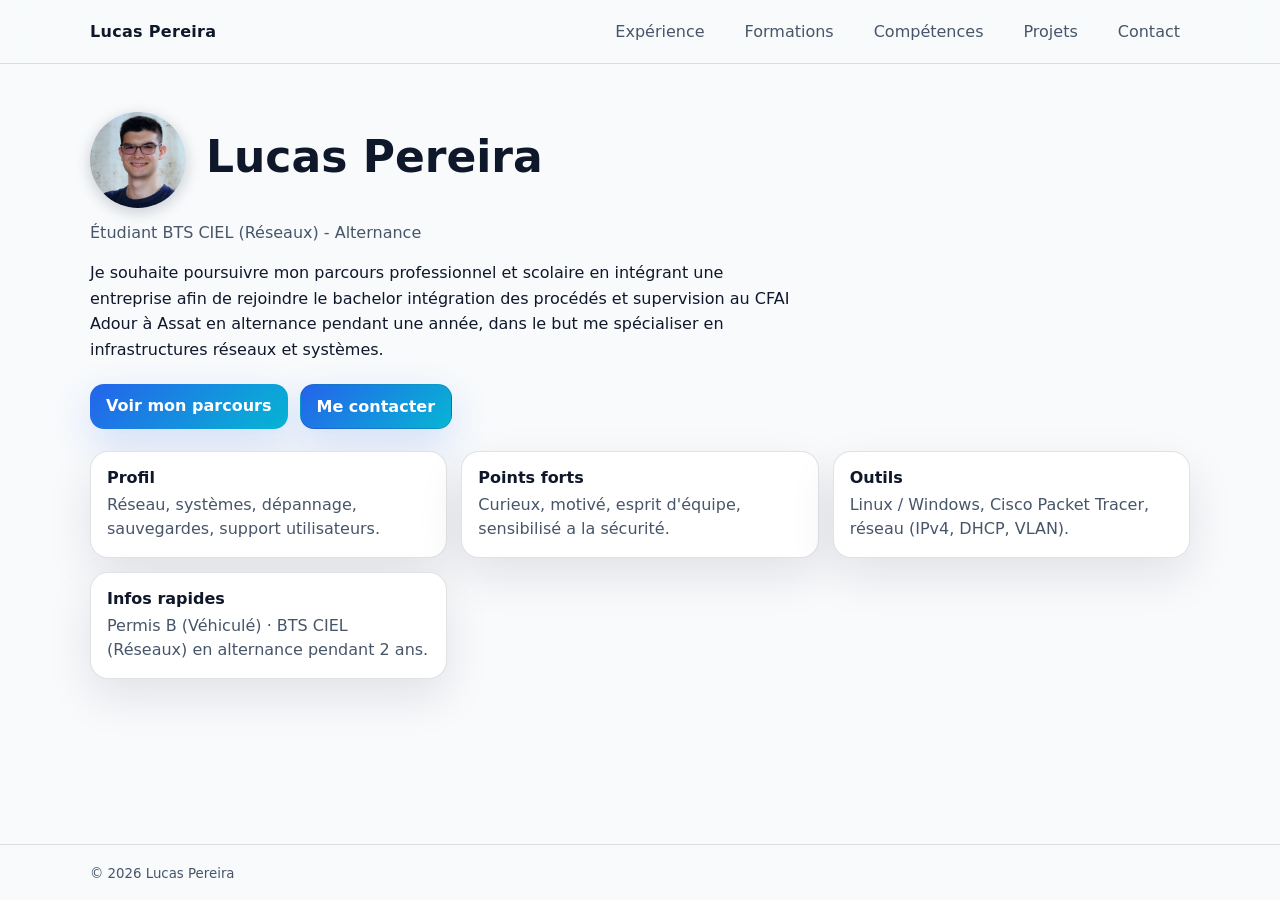
==== commit 72edd264: "Update index.html" ====
--- a/index.html
+++ b/index.html
@@ -37,7 +37,7 @@
 
       <p class="lead">
         Je souhaite poursuivre mon parcours professionnel et scolaire en intégrant une entreprise 
-        afin de rejoindre le bachelor intégration des procédés et suppervision au CFAI Adour à Assat en alternance pendant une année,
+        afin de rejoindre le bachelor intégration des procédés et supervision au CFAI Adour à Assat en alternance pendant une année,
         dans le but me spécialiser en infrastructures réseaux et systèmes.
       </p>
 
@@ -58,12 +58,12 @@
         </div>
         <div class="card">
           <h3>Outils</h3>
-          <p>Linux / Windows, Cisco Packet Tracer, bases réseau (IPv4, DHCP, VLAN).</p>
+          <p>Linux / Windows, Cisco Packet Tracer, réseau (IPv4, DHCP, VLAN).</p>
         </div>
 
         <div class="card">
           <h3>Infos rapides</h3>
-          <p>Permis B (Véhiculé) · BTS CIEL (Réseaux) en alternance</p>
+          <p>Permis B (Véhiculé) · BTS CIEL (Réseaux) en alternance pendant 2 ans.</p>
         </div>
       </div>
     </section>
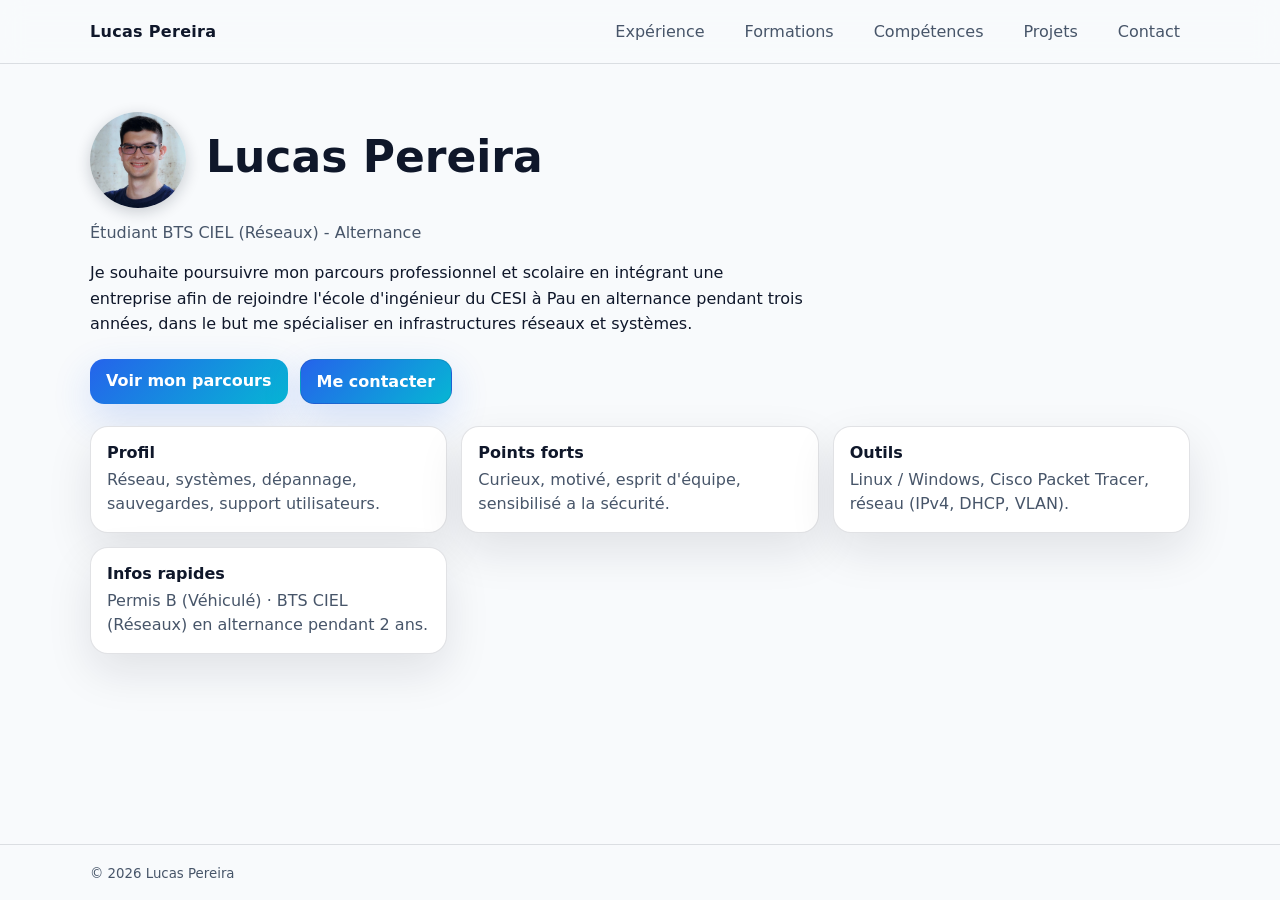
==== commit f5b9ab01: "Update index.html" ====
--- a/index.html
+++ b/index.html
@@ -37,7 +37,7 @@
 
       <p class="lead">
         Je souhaite poursuivre mon parcours professionnel et scolaire en intégrant une entreprise 
-        afin de rejoindre le bachelor intégration des procédés et supervision au CFAI Adour à Assat en alternance pendant une année,
+        afin de rejoindre l'école d'ingénieur du CESI à Pau en alternance pendant trois années,
         dans le but me spécialiser en infrastructures réseaux et systèmes.
       </p>
 
--- a/css/style.css
+++ b/css/style.css
@@ -490,7 +490,7 @@
   background: rgba(37,99,235,0.10);
 }
 
-.level-expert .tag-badge{
+.level-operationnel .tag-badge{
   border-color: rgba(37,99,235,0.55);
   background: rgba(37,99,235,0.14);
 }
@@ -554,6 +554,18 @@
   border-radius: 14px;
   border: 1px solid var(--border);
   background: rgba(15,23,42,0.03);
+}
+
+.media-img.tech-screenshot{
+  max-width: 380px;
+  width: 100%;
+  height: auto;
+  margin: 15px auto;
+  display: block;
+}
+
+.media-img.tech-wide{
+  max-width: 480px;
 }
 
 .codeblock{
@@ -692,11 +704,12 @@
 .tech-screenshot,
 .section img,
 .project img {
-  max-width: 40%;
-  max-height: 220px;
-  object-fit: contain;
+  max-width: 280px;
+  width: 100%;
+  height: auto;
   display: block;
-  margin: 12px auto;
+  margin: 15px auto;
+  border-radius: 12px;
 }
 
 @media (max-width: 768px) {
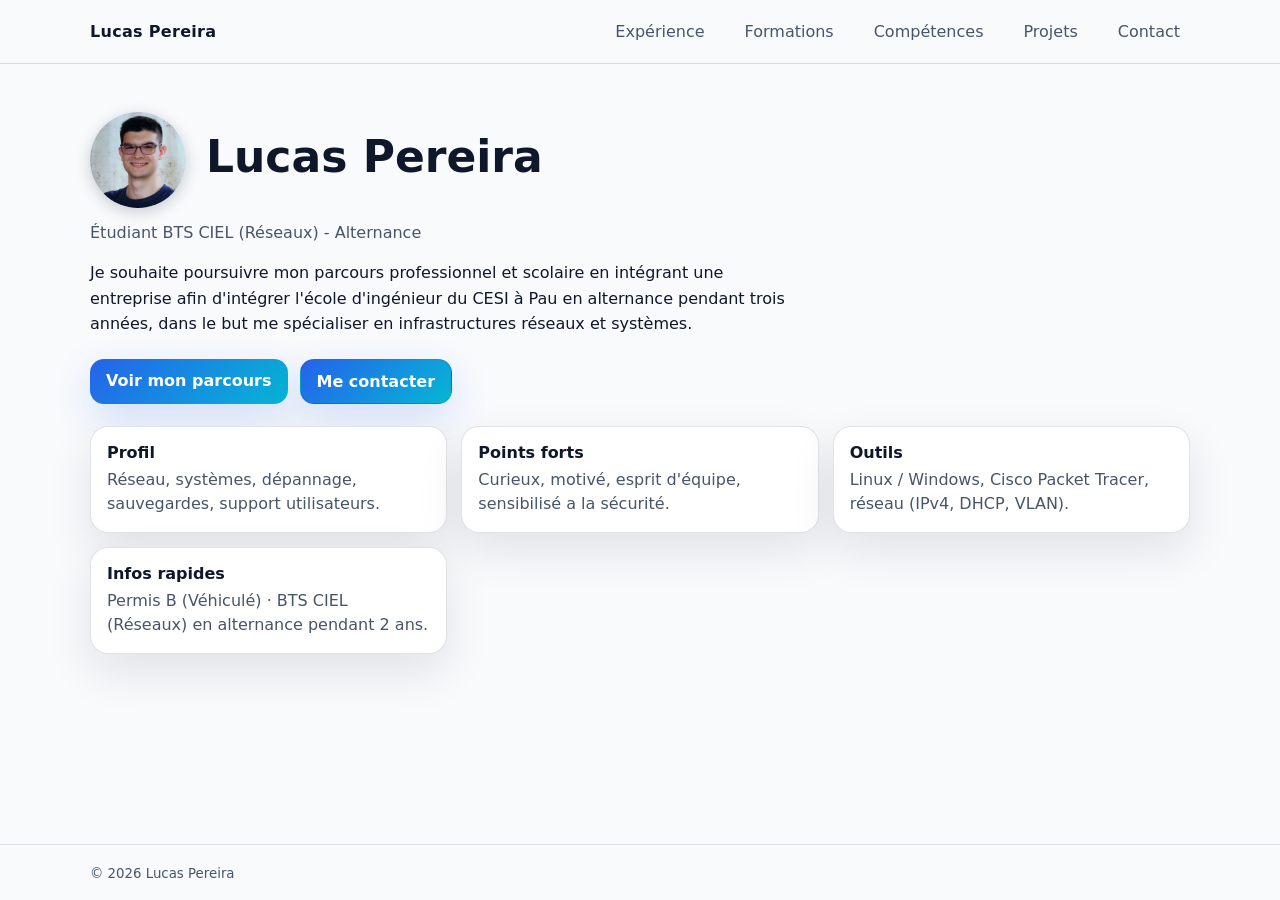
==== commit 1b819a6a: "Update index.html" ====
--- a/index.html
+++ b/index.html
@@ -37,7 +37,7 @@
 
       <p class="lead">
         Je souhaite poursuivre mon parcours professionnel et scolaire en intégrant une entreprise 
-        afin de rejoindre l'école d'ingénieur du CESI à Pau en alternance pendant trois années,
+        afin d'intégrer l'école d'ingénieur du CESI à Pau en alternance pendant trois années,
         dans le but me spécialiser en infrastructures réseaux et systèmes.
       </p>
 
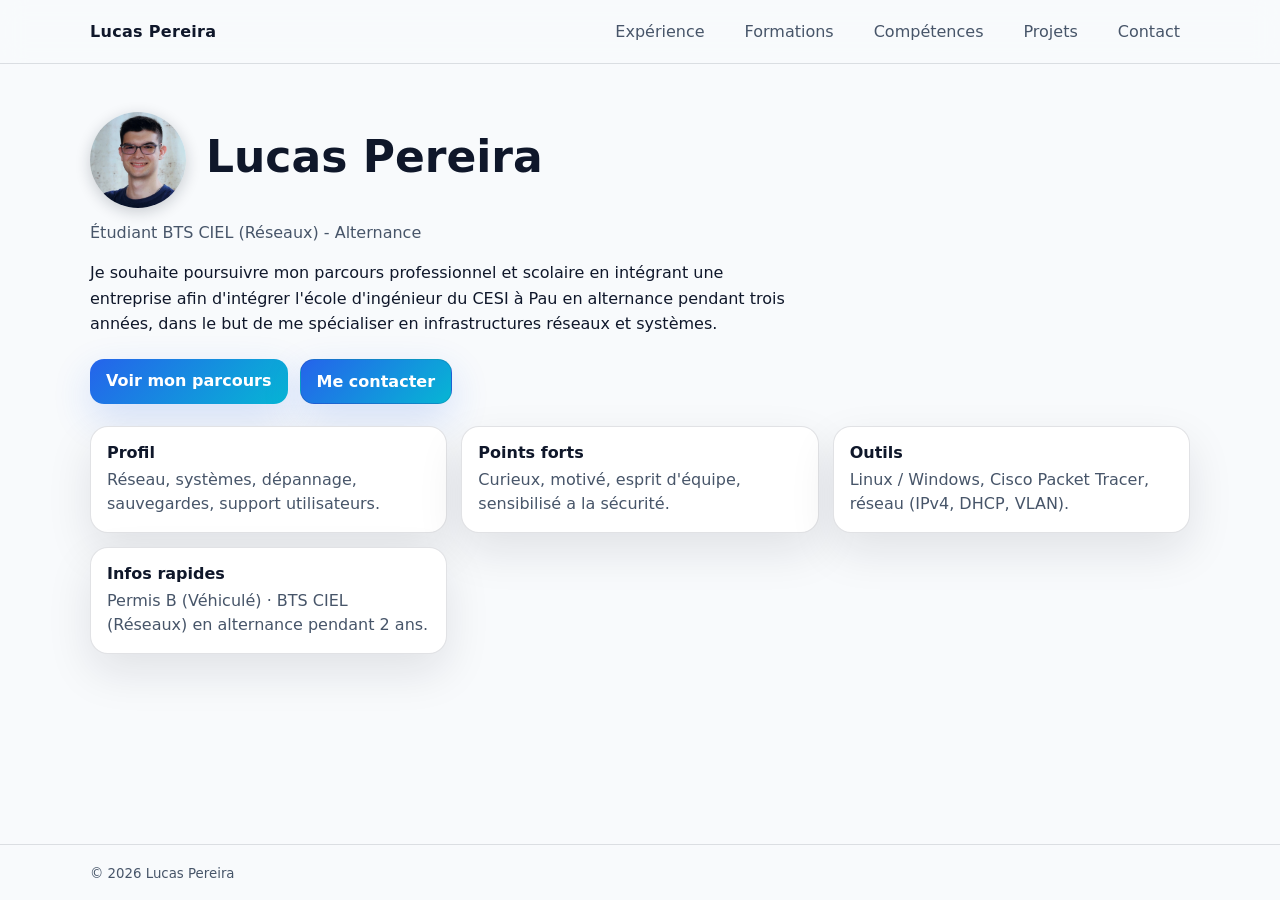
==== commit f8bdd6c9: "Update index.html" ====
--- a/index.html
+++ b/index.html
@@ -38,7 +38,7 @@
       <p class="lead">
         Je souhaite poursuivre mon parcours professionnel et scolaire en intégrant une entreprise 
         afin d'intégrer l'école d'ingénieur du CESI à Pau en alternance pendant trois années,
-        dans le but me spécialiser en infrastructures réseaux et systèmes.
+        dans le but de me spécialiser en infrastructures réseaux et systèmes.
       </p>
 
       <div class="cta">
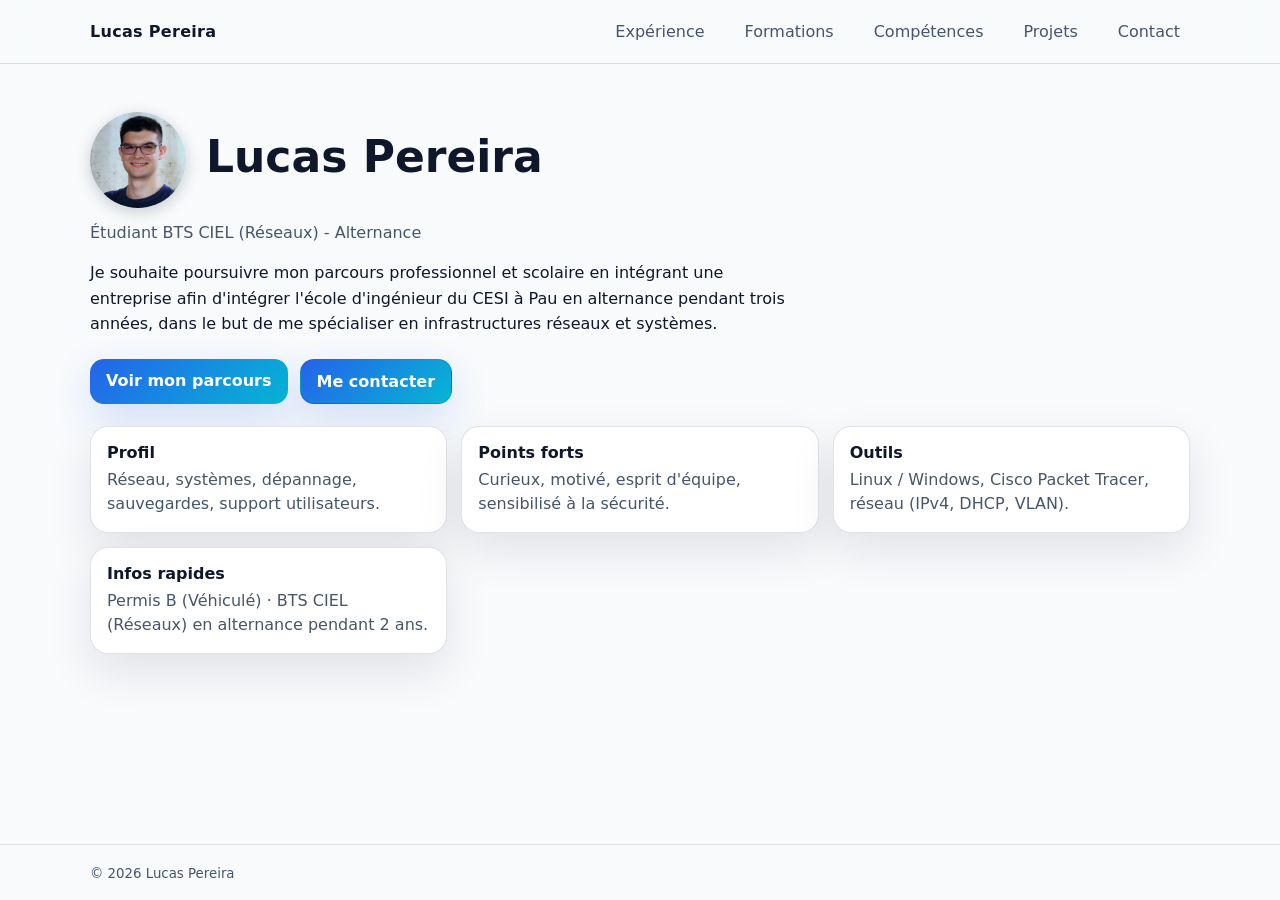
==== commit 929ce876: "Update index.html" ====
--- a/index.html
+++ b/index.html
@@ -54,7 +54,7 @@
         </div>
         <div class="card">
           <h3>Points forts</h3>
-          <p>Curieux, motivé, esprit d'équipe, sensibilisé a la sécurité.</p>
+          <p>Curieux, motivé, esprit d'équipe, sensibilisé à la sécurité.</p>
         </div>
         <div class="card">
           <h3>Outils</h3>
